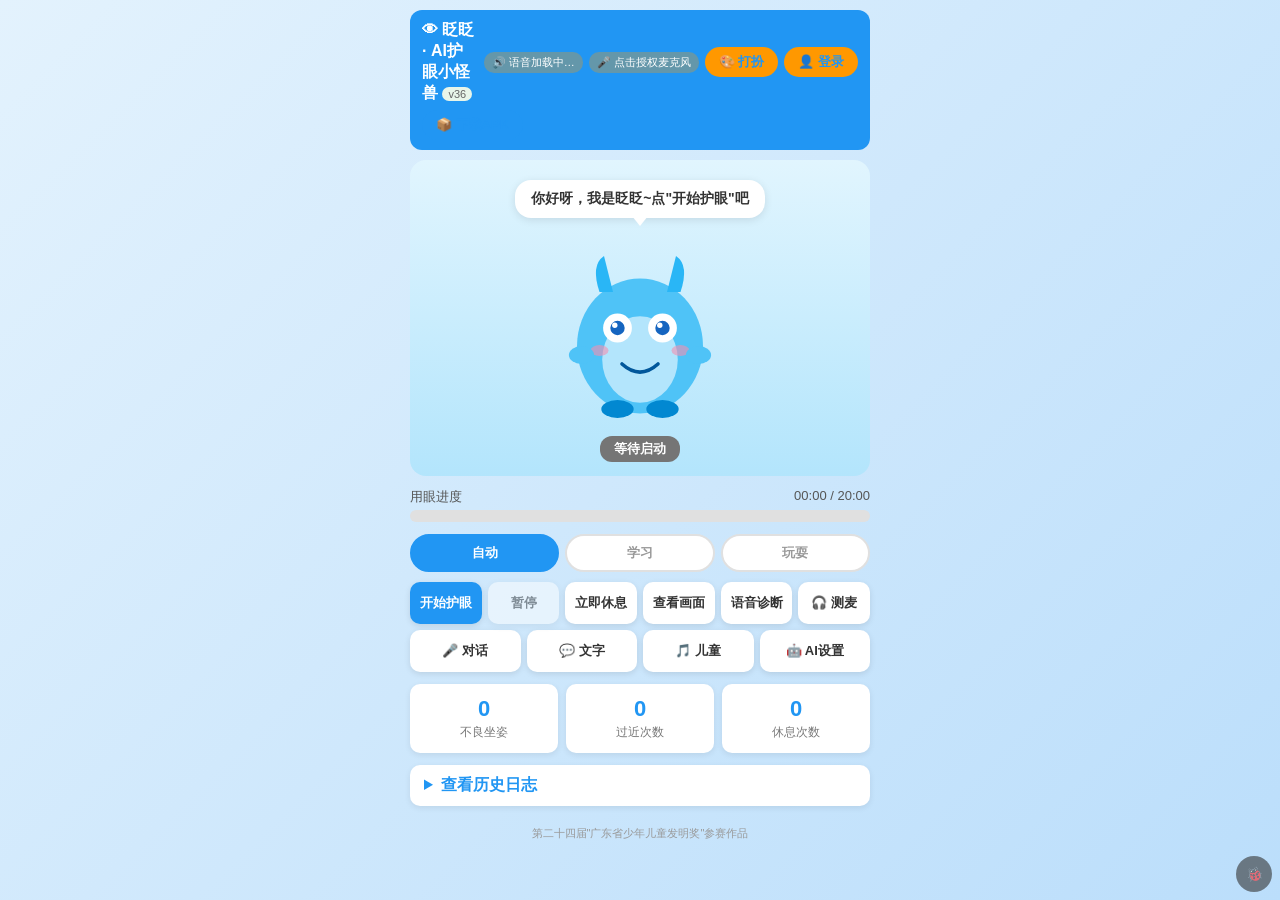
==== index.html @ 018a598e "v37 优先使用系统语音识别" ====
<!DOCTYPE html>
<html lang="zh-CN">
<head>
  <meta charset="UTF-8">
  <meta name="viewport" content="width=device-width, initial-scale=1.0, maximum-scale=1.0, user-scalable=no">
  <meta name="theme-color" content="#2196F3">
  <meta name="referrer" content="no-referrer">
  <title>眨眨 - AI护眼小怪兽</title>
  <link rel="manifest" href="manifest.json">
  <link rel="stylesheet" href="style.css?v=18">
  <link rel="apple-touch-icon" href="icon-192.png">
</head>
<body>
  <div id="app">
    <!-- 顶部状态栏 -->
    <header class="topbar">
      <span class="title">👁 眨眨 · AI护眼小怪兽 <span id="versionTag" style="font-size:11px;color:#666;font-weight:normal;background:#e8f5e9;padding:1px 6px;border-radius:8px;">v37</span></span>
      <div class="voice-status" id="voiceStatus">🔊 语音检测中…</div>
      <div class="voice-status" id="micStatus">🎤 检测中…</div>
      <button id="dressupBtn" class="install-btn" style="background:#FF9800;">🎨 打扮</button>
      <button id="loginBtn" class="install-btn" style="background:#4CAF50;">👤 登录</button>
      <button id="installBtn" class="install-btn" style="display:none;">安装</button>
      <a href="./blinkguard-v4.apk" download="blinkguard-v4.apk" class="install-btn" style="background:#2196F3;text-decoration:none;display:inline-block;">📦 下载APK</a>
    </header>

    <!-- 桌宠区域 -->
    <div class="pet-stage">
      <!-- 气泡提示 -->
      <div id="bubble" class="bubble">
        <span id="bubbleText">你好呀，我是眨眨~</span>
      </div>

      <!-- 卡通眨眨（SVG） -->
      <div id="pet" class="pet" title="点我打个招呼">
        <!-- AI 生成的图片（默认隐藏） -->
        <img id="petImage" src="" alt="眨眨" style="display:none;width:100%;height:100%;object-fit:contain;"/>
        <svg viewBox="0 0 200 220" width="100%" height="100%">
          <!-- 装饰层（皇冠/光环/天线等，由 JS 动态填充） -->
          <g id="decorLayer"></g>
          <!-- 身体 -->
          <ellipse id="body" cx="100" cy="130" rx="70" ry="75" fill="#4FC3F7"/>
          <!-- 肚子 -->
          <ellipse cx="100" cy="145" rx="42" ry="48" fill="#B3E5FC"/>
          <!-- 犄角 -->
          <path d="M55 70 Q45 40 60 30 Q65 50 70 70 Z" fill="#29B6F6"/>
          <path d="M145 70 Q155 40 140 30 Q135 50 130 70 Z" fill="#29B6F6"/>
          <!-- 眼睛 -->
          <g id="eyes">
            <circle class="eye-white" cx="75" cy="110" r="16" fill="#fff"/>
            <circle class="eye-white" cx="125" cy="110" r="16" fill="#fff"/>
            <circle class="eye-pupil" id="pupilL" cx="75" cy="110" r="8" fill="#1565C0"/>
            <circle class="eye-pupil" id="pupilR" cx="125" cy="110" r="8" fill="#1565C0"/>
            <circle class="eye-shine" cx="72" cy="107" r="3" fill="#fff"/>
            <circle class="eye-shine" cx="122" cy="107" r="3" fill="#fff"/>
          </g>
          <!-- 嘴巴 -->
          <path id="mouth" d="M80 150 Q100 168 120 150" fill="none" stroke="#01579B" stroke-width="4" stroke-linecap="round"/>
          <!-- 腮红 -->
          <ellipse cx="55" cy="135" rx="10" ry="6" fill="#F48FB1" opacity="0.6"/>
          <ellipse cx="145" cy="135" rx="10" ry="6" fill="#F48FB1" opacity="0.6"/>
          <!-- 小手 -->
          <ellipse id="handL" cx="35" cy="140" rx="14" ry="10" fill="#4FC3F7"/>
          <ellipse id="handR" cx="165" cy="140" rx="14" ry="10" fill="#4FC3F7"/>
          <!-- 脚 -->
          <ellipse cx="75" cy="200" rx="18" ry="10" fill="#0288D1"/>
          <ellipse cx="125" cy="200" rx="18" ry="10" fill="#0288D1"/>
        </svg>
      </div>

      <!-- 状态标签 -->
      <div id="petStatus" class="pet-status">等待启动</div>
    </div>

    <!-- 用眼进度条 -->
    <div class="progress-wrap">
      <div class="progress-label">
        <span>用眼进度</span>
        <span id="timeText">00:00 / 20:00</span>
      </div>
      <div class="progress-bar">
        <div class="progress-fill" id="progressFill"></div>
      </div>
    </div>

    <!-- 模式切换 -->
    <div class="mode-switch">
      <button id="modeAuto" class="mode-btn active">自动</button>
      <button id="modeLearn" class="mode-btn">学习</button>
      <button id="modePlay" class="mode-btn">玩耍</button>
    </div>

    <!-- 控制按钮 -->
    <div class="controls">
      <button id="startBtn" class="btn btn-primary">开始护眼</button>
      <button id="pauseBtn" class="btn" disabled>暂停</button>
      <button id="restBtn" class="btn">立即休息</button>
      <button id="camBtn" class="btn">查看画面</button>
      <button id="ttsBtn" class="btn">语音诊断</button>
      <button id="micTestBtn" class="btn">🎧 测麦</button>
      <button id="voiceBtn" class="btn">🎤 对话</button>
      <button id="textBtn" class="btn">💬 文字</button>
      <button id="voiceStyleBtn" class="btn">🎵 儿童</button>
      <button id="aiSettingsBtn" class="btn">🤖 AI设置</button>
    </div>

    <!-- 摄像头小窗（默认隐藏） -->
    <div id="camPanel" class="cam-panel" style="display:none;">
      <div class="cam-header">
        <span>摄像头画面</span>
        <button id="closeCam" class="close-btn">×</button>
      </div>
      <div class="cam-wrap">
        <video id="video" playsinline muted></video>
        <canvas id="canvas"></canvas>
        <div id="loading" class="loading">
          <div class="spinner"></div>
          <p>眨眨正在加载AI模型…</p>
        </div>
        <div id="noCamera" class="no-camera" style="display:none;">
          <p>无法访问摄像头</p>
          <p class="hint">请在浏览器设置中允许摄像头权限，并确保使用 HTTPS 访问</p>
        </div>
      </div>
    </div>

    <!-- 会话数据 -->
    <div class="stats">
      <div class="stat-item">
        <div class="stat-num" id="badCount">0</div>
        <div class="stat-label">不良坐姿</div>
      </div>
      <div class="stat-item">
        <div class="stat-num" id="closeCount">0</div>
        <div class="stat-label">过近次数</div>
      </div>
      <div class="stat-item">
        <div class="stat-num" id="restCount">0</div>
        <div class="stat-label">休息次数</div>
      </div>
    </div>

    <!-- 历史日志 -->
    <details class="log-section">
      <summary>查看历史日志</summary>
      <div id="logList"></div>
      <button id="clearLog" class="btn btn-small">清空日志</button>
    </details>

    <footer class="footer">
      第二十四届"广东省少年儿童发明奖"参赛作品
    </footer>
  </div>

  <!-- 眨眨打扮面板 -->
  <div id="dressupPanel" style="display:none;position:fixed;top:0;left:0;right:0;bottom:0;background:rgba(0,0,0,0.85);z-index:9999;overflow:auto;padding:16px;">
    <div style="max-width:480px;margin:0 auto;background:#fff;border-radius:12px;padding:16px;">
      <div style="display:flex;justify-content:space-between;align-items:center;margin-bottom:12px;">
        <span style="font-size:18px;font-weight:bold;">🎨 打扮眨眨</span>
        <button id="dressupCloseBtn" style="background:#f44336;color:#fff;border:none;width:32px;height:32px;border-radius:50%;cursor:pointer;font-size:18px;">×</button>
      </div>

      <p style="font-size:13px;color:#666;margin:0 0 12px;">点下面任意预设一键变身，或用语音说"变成恐龙"、"画一个穿披风的小怪兽"</p>

      <div style="font-size:14px;font-weight:bold;margin-bottom:8px;">预设造型（一键切换）</div>
      <div id="presetGrid" style="display:grid;grid-template-columns:repeat(3,1fr);gap:8px;margin-bottom:16px;"></div>

      <div style="font-size:14px;font-weight:bold;margin-bottom:8px;">自定义颜色</div>
      <div style="display:flex;gap:8px;margin-bottom:16px;flex-wrap:wrap;">
        <label style="font-size:12px;">身体 <input type="color" id="bodyColor" value="#4FC3F7" style="width:50px;height:32px;"/></label>
        <label style="font-size:12px;">肚子 <input type="color" id="bellyColor" value="#B3E5FC" style="width:50px;height:32px;"/></label>
        <label style="font-size:12px;">犄角 <input type="color" id="hornColor" value="#29B6F6" style="width:50px;height:32px;"/></label>
        <button id="applyCustomBtn" style="flex:1;min-width:80px;background:#2196F3;color:#fff;border:none;border-radius:4px;padding:8px;cursor:pointer;">应用</button>
      </div>

      <div style="font-size:14px;font-weight:bold;margin-bottom:8px;">装饰元素</div>
      <div id="decorBtns" style="display:flex;gap:6px;flex-wrap:wrap;margin-bottom:16px;"></div>

      <div style="font-size:14px;font-weight:bold;margin-bottom:8px;">AI 画图（可选）</div>
      <p style="font-size:12px;color:#666;margin:0 0 8px;">填入豆包/Seedream 文生图 API Key 后，说"画一个 X 的眨眨"会用 AI 真画出图</p>
      <input type="password" id="imgKeyInput" placeholder="图片生成 API Key（可选）" style="width:100%;padding:8px;margin-bottom:8px;border:1px solid #ccc;border-radius:4px;"/>
      <button id="saveImgKeyBtn" style="width:100%;background:#FF9800;color:#fff;border:none;border-radius:4px;padding:10px;cursor:pointer;">保存图片 API Key</button>

      <button id="resetPetBtn" style="width:100%;margin-top:12px;background:#9e9e9e;color:#fff;border:none;border-radius:4px;padding:10px;cursor:pointer;">恢复默认眨眨</button>
    </div>
  </div>

  <!-- 调试日志面板 -->
  <button id="debugBtn" style="position:fixed;bottom:8px;right:8px;z-index:9999;background:#333;color:#0f0;border:none;border-radius:50%;width:36px;height:36px;font-size:14px;cursor:pointer;opacity:0.6;">🐞</button>
  <div id="debugPanel" style="display:none;position:fixed;top:0;left:0;right:0;bottom:0;background:rgba(0,0,0,0.92);z-index:10000;overflow:auto;padding:12px;font-family:monospace;font-size:11px;color:#0f0;">
    <div style="display:flex;justify-content:space-between;align-items:center;margin-bottom:8px;">
      <span style="color:#ff0;">🐞 调试日志（语音识别相关）</span>
      <div>
        <button id="debugClearBtn" style="background:#555;color:#fff;border:none;padding:4px 8px;border-radius:4px;margin-right:4px;cursor:pointer;">清空</button>
        <button id="debugCloseBtn" style="background:#555;color:#fff;border:none;padding:4px 8px;border-radius:4px;cursor:pointer;">关闭</button>
      </div>
    </div>
    <div id="debugLog" style="white-space:pre-wrap;word-break:break-all;line-height:1.5;"></div>
  </div>

  <!-- 远程调试日志：日志通过 Supabase logs 表存储（替代 console.re，因 console.re 不支持公共服务器） -->
  <!-- Supabase 客户端 SDK：多 CDN 备用，jsdelivr 失败时自动切换 -->
  <script>
    (function loadSupabaseSDK() {
      var cdns = [
        'https://cdn.jsdelivr.net/npm/@supabase/supabase-js@2',
        'https://unpkg.com/@supabase/supabase-js@2',
        'https://cdn.staticfile.net/@supabase/supabase-js@2'
      ];
      var idx = 0;
      function tryNext() {
        if (idx >= cdns.length) { console.warn('[Auth] 所有 Supabase CDN 都加载失败'); return; }
        var s = document.createElement('script');
        s.src = cdns[idx++];
        s.async = true;
        s.onload = function() { console.log('[Auth] Supabase SDK 加载成功'); };
        s.onerror = function() { console.warn('[Auth] Supabase SDK 加载失败，尝试下一个 CDN'); tryNext(); };
        document.head.appendChild(s);
      }
      tryNext();
    })();
  </script>
  <!-- MediaPipe Pose 改为按需懒加载（在 app.js 的 initPose() 中动态加载），不再阻塞首屏 -->
  <script src="app.js?v=35"></script>
</body>
</html>
---- style.css ----
* { box-sizing: border-box; margin: 0; padding: 0; }

body {
  font-family: -apple-system, BlinkMacSystemFont, 'PingFang SC', 'Microsoft YaHei', sans-serif;
  background: linear-gradient(135deg, #e3f2fd 0%, #bbdefb 100%);
  color: #333;
  min-height: 100vh;
  overflow-x: hidden;
}

#app {
  max-width: 480px;
  margin: 0 auto;
  padding: 10px;
}

.topbar {
  display: flex;
  justify-content: space-between;
  align-items: center;
  gap: 6px;
  padding: 10px 12px;
  background: #2196F3;
  color: #fff;
  border-radius: 12px;
  margin-bottom: 10px;
  flex-wrap: wrap;
}
.topbar .title { font-size: 16px; font-weight: bold; flex: 1; min-width: 0; }
.voice-status {
  font-size: 11px;
  background: rgba(255,255,255,0.2);
  padding: 3px 8px;
  border-radius: 10px;
  white-space: nowrap;
}
.voice-status.ok { background: rgba(76,175,80,0.3); }
.voice-status.warn { background: rgba(255,152,0,0.3); }
.voice-status.bad { background: rgba(244,67,54,0.4); }
.install-btn {
  background: #fff;
  color: #2196F3;
  border: none;
  padding: 6px 14px;
  border-radius: 16px;
  font-weight: bold;
  font-size: 13px;
  cursor: pointer;
}

/* ============ 桌宠区域 ============ */
.pet-stage {
  position: relative;
  background: linear-gradient(180deg, #e1f5fe 0%, #b3e5fc 100%);
  border-radius: 16px;
  padding: 20px 10px 14px;
  margin-bottom: 12px;
  text-align: center;
  overflow: hidden;
}

/* 气泡 */
.bubble {
  display: inline-block;
  position: relative;
  background: #fff;
  border-radius: 16px;
  padding: 10px 16px;
  font-size: 14px;
  font-weight: bold;
  color: #333;
  max-width: 85%;
  box-shadow: 0 2px 8px rgba(0,0,0,0.1);
  margin-bottom: 10px;
  animation: bubblePop 0.3s ease;
}
.bubble::after {
  content: '';
  position: absolute;
  bottom: -8px;
  left: 50%;
  transform: translateX(-50%);
  border-left: 8px solid transparent;
  border-right: 8px solid transparent;
  border-top: 10px solid #fff;
}
@keyframes bubblePop {
  0% { transform: scale(0.8); opacity: 0; }
  100% { transform: scale(1); opacity: 1; }
}

/* 眨眨本体 */
.pet {
  width: 180px;
  height: 200px;
  margin: 0 auto;
  cursor: pointer;
  transition: transform 0.2s;
  animation: float 3s ease-in-out infinite;
}
.pet:active { transform: scale(0.95); }
@keyframes float {
  0%, 100% { transform: translateY(0); }
  50% { transform: translateY(-8px); }
}

/* 眨眼动画 */
.eye-pupil { transition: all 0.15s; }
.pet.blink .eye-pupil { transform: scaleY(0.1); transform-origin: center; }

/* 状态颜色 - 通过 body class 控制 */
body.state-green .pet-status { background: #4CAF50; }
body.state-orange .pet-status { background: #FF9800; }
body.state-red .pet-status { background: #F44336; }
body.state-gray .pet-status { background: #757575; }

.pet-status {
  display: inline-block;
  margin-top: 8px;
  padding: 4px 14px;
  border-radius: 12px;
  color: #fff;
  font-size: 13px;
  font-weight: bold;
}

/* 表情：开心（绿色） */
body.state-green #mouth { d: path("M80 148 Q100 172 120 148"); }
body.state-green #body { fill: #81C784; }
body.state-green #handL, body.state-green #handR { fill: #81C784; }

/* 表情：担心（橙色） */
body.state-orange #mouth { d: path("M80 158 Q100 145 120 158"); }
body.state-orange #body { fill: #FFB74D; }
body.state-orange #handL, body.state-orange #handR { fill: #FFB74D; }
body.state-orange .pet { animation: shake 0.5s ease-in-out infinite; }
@keyframes shake {
  0%, 100% { transform: rotate(0deg); }
  25% { transform: rotate(-3deg); }
  75% { transform: rotate(3deg); }
}

/* 表情：惊讶/过近（红色） */
body.state-red #mouth { d: path("M92 150 Q100 168 108 150"); }
body.state-red #body { fill: #E57373; }
body.state-red #handL, body.state-red #handR { fill: #E57373; }
body.state-red .pet { animation: jump 0.4s ease-in-out infinite; }
@keyframes jump {
  0%, 100% { transform: translateY(0) scale(1); }
  50% { transform: translateY(-15px) scale(1.05); }
}

/* 休息（闭眼 Zzz） */
body.state-rest .eye-pupil { opacity: 0; }
body.state-rest .eye-white { fill: #E0E0E0; }
body.state-rest #mouth { d: path("M88 152 Q100 160 112 152"); }

/* ============ 进度条 ============ */
.progress-wrap { margin-bottom: 12px; }
.progress-label {
  display: flex; justify-content: space-between;
  font-size: 13px; margin-bottom: 4px; color: #555;
}
.progress-bar {
  height: 12px; background: #e0e0e0; border-radius: 6px; overflow: hidden;
}
.progress-fill {
  height: 100%; width: 0;
  background: #4CAF50;
  transition: width 0.3s, background 0.3s;
}

/* ============ 模式切换 ============ */
.mode-switch {
  display: flex; gap: 6px; margin-bottom: 10px;
}
.mode-btn {
  flex: 1;
  padding: 8px 4px;
  border: 2px solid #e0e0e0; border-radius: 20px;
  font-size: 13px; font-weight: bold;
  cursor: pointer;
  background: #fff;
  color: #999;
  transition: all 0.2s;
}
.mode-btn.active {
  background: #2196F3;
  color: #fff;
  border-color: #2196F3;
}

/* ============ 控制按钮 ============ */
.controls {
  display: flex; gap: 6px; margin-bottom: 12px; flex-wrap: wrap;
}
.btn {
  flex: 1; min-width: 70px;
  padding: 12px 8px;
  border: none; border-radius: 10px;
  font-size: 13px; font-weight: bold;
  cursor: pointer;
  background: #fff;
  color: #333;
  box-shadow: 0 2px 6px rgba(0,0,0,0.1);
}
.btn:disabled { opacity: 0.5; cursor: not-allowed; }
.btn-primary { background: #2196F3; color: #fff; }
.btn-small { flex: none; padding: 6px 14px; font-size: 12px; }

/* ============ 摄像头小窗 ============ */
.cam-panel {
  background: #fff;
  border-radius: 12px;
  overflow: hidden;
  margin-bottom: 12px;
  box-shadow: 0 2px 8px rgba(0,0,0,0.1);
}
.cam-header {
  display: flex; justify-content: space-between; align-items: center;
  padding: 8px 12px; background: #2196F3; color: #fff; font-weight: bold;
}
.close-btn {
  background: none; border: none; color: #fff;
  font-size: 22px; cursor: pointer; line-height: 1;
}
.cam-wrap {
  position: relative;
  width: 100%;
  aspect-ratio: 4 / 3;
  background: #000;
}
#video, #canvas {
  position: absolute; top: 0; left: 0;
  width: 100%; height: 100%; object-fit: cover;
}
#video { opacity: 0; }

.loading, .no-camera {
  position: absolute; inset: 0;
  background: rgba(0,0,0,0.8); color: #fff;
  display: flex; flex-direction: column;
  align-items: center; justify-content: center;
  text-align: center; padding: 20px;
}
.spinner {
  width: 40px; height: 40px;
  border: 4px solid rgba(255,255,255,0.3);
  border-top-color: #fff;
  border-radius: 50%;
  animation: spin 1s linear infinite;
  margin-bottom: 12px;
}
@keyframes spin { to { transform: rotate(360deg); } }
.no-camera .hint { font-size: 13px; opacity: 0.8; margin-top: 8px; }

/* ============ 统计 ============ */
.stats {
  display: flex; gap: 8px; margin-bottom: 12px;
}
.stat-item {
  flex: 1;
  background: #fff;
  border-radius: 10px;
  padding: 12px 4px;
  text-align: center;
  box-shadow: 0 2px 6px rgba(0,0,0,0.08);
}
.stat-num { font-size: 22px; font-weight: bold; color: #2196F3; }
.stat-label { font-size: 12px; color: #777; margin-top: 2px; }

/* ============ 日志 ============ */
.log-section {
  background: #fff;
  border-radius: 10px;
  padding: 10px 14px;
  margin-bottom: 10px;
  box-shadow: 0 2px 6px rgba(0,0,0,0.08);
}
.log-section summary {
  font-weight: bold; cursor: pointer; color: #2196F3;
}
.log-item {
  display: flex; flex-wrap: wrap; gap: 8px;
  padding: 8px 0; border-bottom: 1px solid #eee;
  font-size: 12px; color: #555;
}
.log-time { color: #999; width: 100%; }
.empty { text-align: center; color: #aaa; padding: 12px; }

.footer {
  text-align: center; font-size: 11px; color: #999;
  padding: 10px;
}

/* 文字输入面板 */
.text-input-panel {
  position: fixed; inset: 0;
  background: rgba(0,0,0,0.6);
  display: flex; align-items: center; justify-content: center;
  z-index: 9999;
}
.text-input-box {
  background: #fff; border-radius: 16px;
  padding: 20px; width: 85%; max-width: 320px;
  box-shadow: 0 8px 32px rgba(0,0,0,0.3);
}
.text-input-title {
  font-size: 16px; font-weight: bold; color: #2196F3;
  margin-bottom: 12px; text-align: center;
}
#textCommandInput {
  width: 100%; padding: 10px 12px;
  border: 2px solid #e0e0e0; border-radius: 8px;
  font-size: 15px; outline: none;
  box-sizing: border-box;
}
#textCommandInput:focus { border-color: #2196F3; }
.text-input-btns {
  display: flex; gap: 10px; margin-top: 12px;
}
.text-input-btns .btn { flex: 1; margin: 0; }

/* 声音风格选择面板 */
.style-grid {
  display: grid;
  grid-template-columns: 1fr 1fr;
  gap: 8px;
  margin-bottom: 12px;
}
.style-btn {
  padding: 10px 6px;
  font-size: 14px;
  border: 2px solid #e0e0e0;
  background: #f5f5f5;
  border-radius: 8px;
  cursor: pointer;
  transition: all 0.2s;
}
.style-btn.active {
  border-color: #2196F3;
  background: #E3F2FD;
  color: #1976D2;
  font-weight: bold;
}
.style-btn:active { transform: scale(0.96); }
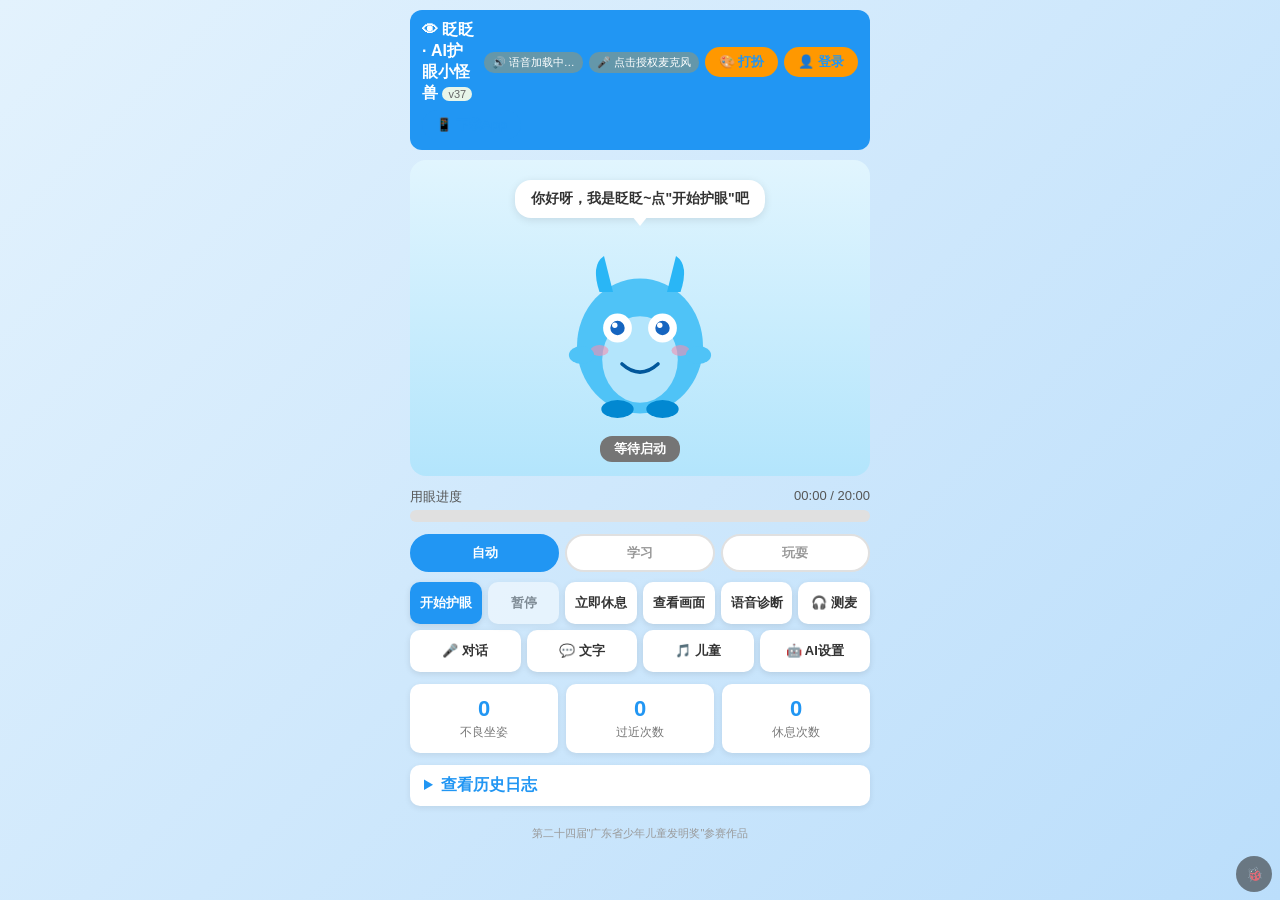
==== commit 712f957a: "v38 多平台下载" ====
--- a/index.html
+++ b/index.html
@@ -14,14 +14,27 @@
   <div id="app">
     <!-- 顶部状态栏 -->
     <header class="topbar">
-      <span class="title">👁 眨眨 · AI护眼小怪兽 <span id="versionTag" style="font-size:11px;color:#666;font-weight:normal;background:#e8f5e9;padding:1px 6px;border-radius:8px;">v37</span></span>
+      <span class="title">👁 眨眨 · AI护眼小怪兽 <span id="versionTag" style="font-size:11px;color:#666;font-weight:normal;background:#e8f5e9;padding:1px 6px;border-radius:8px;">v38</span></span>
       <div class="voice-status" id="voiceStatus">🔊 语音检测中…</div>
       <div class="voice-status" id="micStatus">🎤 检测中…</div>
       <button id="dressupBtn" class="install-btn" style="background:#FF9800;">🎨 打扮</button>
       <button id="loginBtn" class="install-btn" style="background:#4CAF50;">👤 登录</button>
       <button id="installBtn" class="install-btn" style="display:none;">安装</button>
-      <a href="./blinkguard-v4.apk" download="blinkguard-v4.apk" class="install-btn" style="background:#2196F3;text-decoration:none;display:inline-block;">📦 下载APK</a>
+      <button id="downloadAppBtn" class="install-btn" style="background:#2196F3;">📱 下载App</button>
     </header>
+
+    <!-- 多平台下载面板 -->
+    <div id="downloadModal" class="modal-overlay" style="display:none;position:fixed;inset:0;background:rgba(0,0,0,0.5);z-index:9999;align-items:center;justify-content:center;padding:20px;">
+      <div class="modal-content" style="background:#fff;border-radius:16px;padding:24px;max-width:400px;width:100%;box-shadow:0 8px 32px rgba(0,0,0,0.2);">
+        <div style="display:flex;justify-content:space-between;align-items:center;margin-bottom:16px;">
+          <h3 style="margin:0;font-size:18px;color:#333;">📱 下载眨眨护眼</h3>
+          <button id="closeDownloadModal" style="background:none;border:none;font-size:24px;cursor:pointer;color:#999;">×</button>
+        </div>
+        <div id="detectedPlatform" style="background:#e8f5e9;padding:10px 14px;border-radius:8px;margin-bottom:16px;font-size:14px;color:#2e7d32;"></div>
+        <div id="downloadOptions" style="display:flex;flex-direction:column;gap:12px;"></div>
+        <p style="font-size:12px;color:#999;margin-top:16px;text-align:center;">AI功能需联网，界面资源完全本地运行</p>
+      </div>
+    </div>
 
     <!-- 桌宠区域 -->
     <div class="pet-stage">
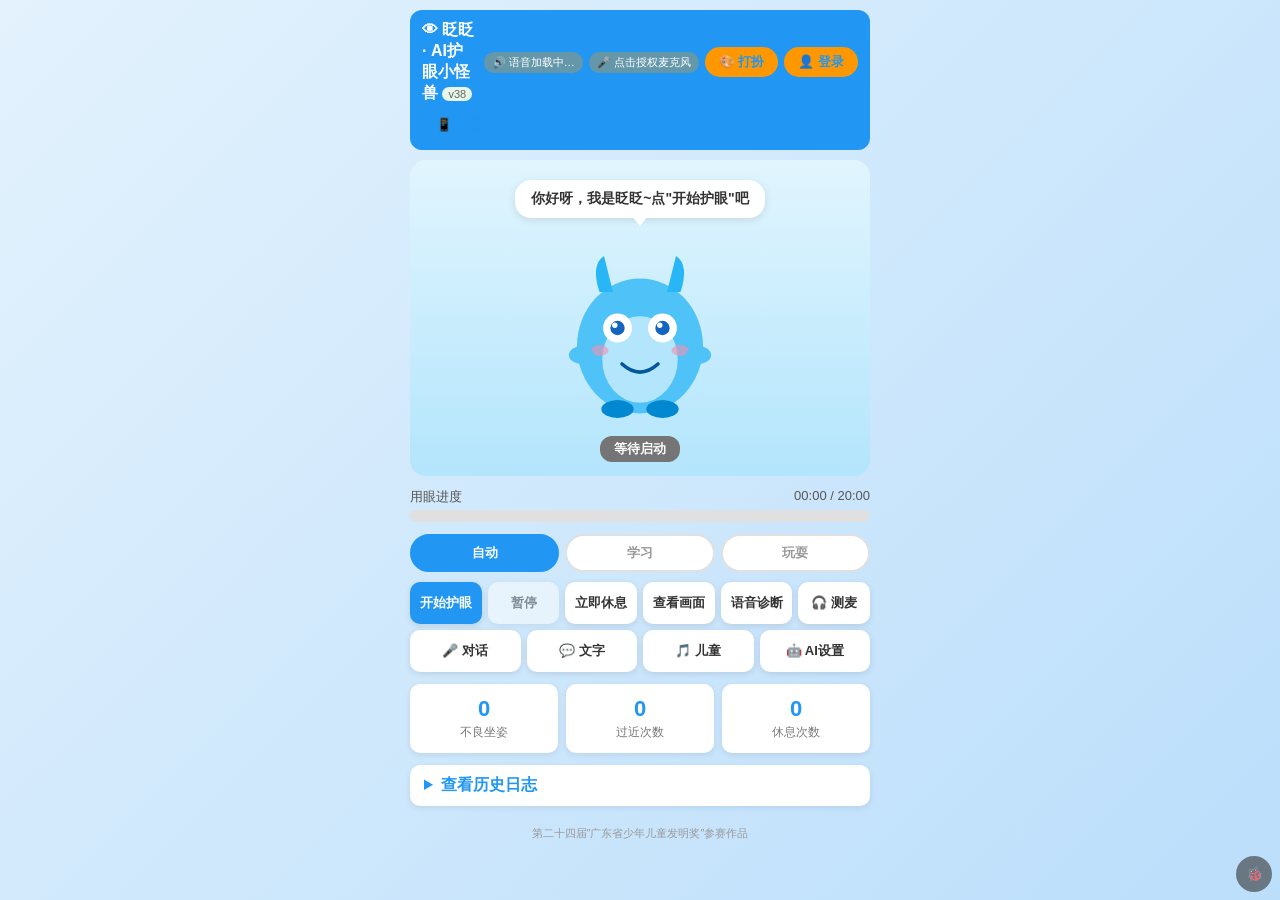
==== commit 0489c185: "v39 真正的Android原生APK" ====
--- a/index.html
+++ b/index.html
@@ -14,7 +14,7 @@
   <div id="app">
     <!-- 顶部状态栏 -->
     <header class="topbar">
-      <span class="title">👁 眨眨 · AI护眼小怪兽 <span id="versionTag" style="font-size:11px;color:#666;font-weight:normal;background:#e8f5e9;padding:1px 6px;border-radius:8px;">v38</span></span>
+      <span class="title">👁 眨眨 · AI护眼小怪兽 <span id="versionTag" style="font-size:11px;color:#666;font-weight:normal;background:#e8f5e9;padding:1px 6px;border-radius:8px;">v39</span></span>
       <div class="voice-status" id="voiceStatus">🔊 语音检测中…</div>
       <div class="voice-status" id="micStatus">🎤 检测中…</div>
       <button id="dressupBtn" class="install-btn" style="background:#FF9800;">🎨 打扮</button>
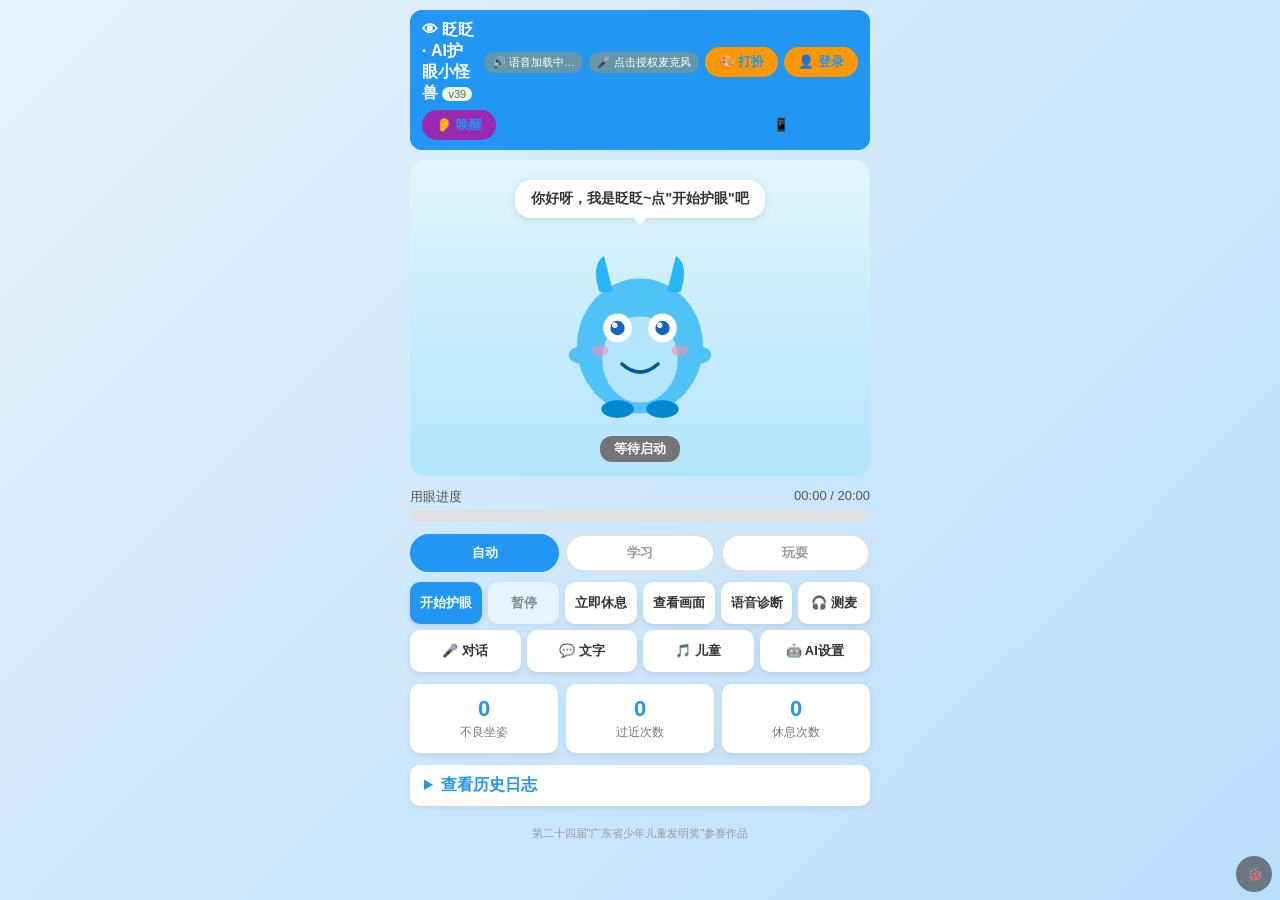
==== commit f20ed0bc: "v41 唤醒词功能: 集成讯飞在线语音识别, 新增眨眨唤醒词监听" ====
--- a/index.html
+++ b/index.html
@@ -7,19 +7,20 @@
   <meta name="referrer" content="no-referrer">
   <title>眨眨 - AI护眼小怪兽</title>
   <link rel="manifest" href="manifest.json">
-  <link rel="stylesheet" href="style.css?v=18">
+  <link rel="stylesheet" href="style.css?v=41">
   <link rel="apple-touch-icon" href="icon-192.png">
 </head>
 <body>
   <div id="app">
     <!-- 顶部状态栏 -->
     <header class="topbar">
-      <span class="title">👁 眨眨 · AI护眼小怪兽 <span id="versionTag" style="font-size:11px;color:#666;font-weight:normal;background:#e8f5e9;padding:1px 6px;border-radius:8px;">v39</span></span>
+      <span class="title">👁 眨眨 · AI护眼小怪兽 <span id="versionTag" style="font-size:11px;color:#666;font-weight:normal;background:#e8f5e9;padding:1px 6px;border-radius:8px;">v41</span></span>
       <div class="voice-status" id="voiceStatus">🔊 语音检测中…</div>
       <div class="voice-status" id="micStatus">🎤 检测中…</div>
       <button id="dressupBtn" class="install-btn" style="background:#FF9800;">🎨 打扮</button>
       <button id="loginBtn" class="install-btn" style="background:#4CAF50;">👤 登录</button>
       <button id="installBtn" class="install-btn" style="display:none;">安装</button>
+      <button id="wakeWordBtn" class="install-btn" style="background:#9C27B0;">👂 唤醒</button>
       <button id="downloadAppBtn" class="install-btn" style="background:#2196F3;">📱 下载App</button>
     </header>
 
@@ -32,7 +33,7 @@
         </div>
         <div id="detectedPlatform" style="background:#e8f5e9;padding:10px 14px;border-radius:8px;margin-bottom:16px;font-size:14px;color:#2e7d32;"></div>
         <div id="downloadOptions" style="display:flex;flex-direction:column;gap:12px;"></div>
-        <p style="font-size:12px;color:#999;margin-top:16px;text-align:center;">AI功能需联网，界面资源完全本地运行</p>
+        <p style="font-size:12px;color:#999;margin-top:16px;text-align:center;">Android 可直接装 APK；鸿蒙/iOS 是工程源码，需在电脑上用 DevEco Studio / Xcode 编译后安装</p>
       </div>
     </div>
 
@@ -233,6 +234,23 @@
     })();
   </script>
   <!-- MediaPipe Pose 改为按需懒加载（在 app.js 的 initPose() 中动态加载），不再阻塞首屏 -->
-  <script src="app.js?v=35"></script>
+  <script>
+    // 强制刷新 Service Worker：检测到旧版本立即卸载并重载
+    if ('serviceWorker' in navigator) {
+      navigator.serviceWorker.getRegistration().then(function(reg) {
+        if (!reg) return;
+        // 触发更新检查
+        reg.update();
+        // 监听新 SW 接管，自动刷新一次
+        var refreshed = false;
+        navigator.serviceWorker.addEventListener('controllerchange', function() {
+          if (refreshed) return;
+          refreshed = true;
+          window.location.reload();
+        });
+      }).catch(function(){});
+    }
+  </script>
+  <script src="app.js?v=41"></script>
 </body>
 </html>
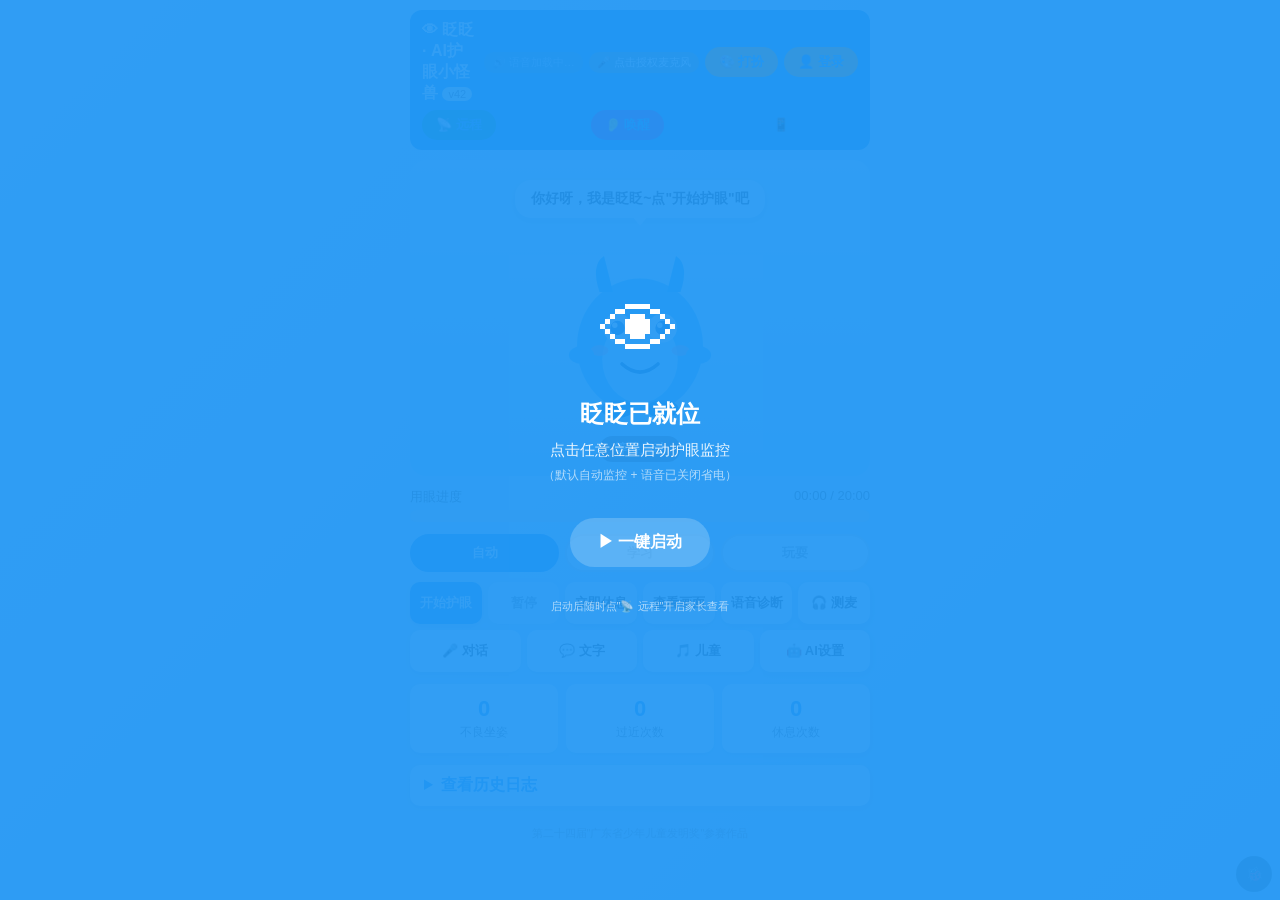
==== commit 9a329dd8: "v42 自动监控+远程查看: 默认关闭语音省电, 一键自动启动, 新增 PeerJS 远程查看配对码, 专注度1小时统计, remote.html 家长端" ====
--- a/index.html
+++ b/index.html
@@ -7,14 +7,14 @@
   <meta name="referrer" content="no-referrer">
   <title>眨眨 - AI护眼小怪兽</title>
   <link rel="manifest" href="manifest.json">
-  <link rel="stylesheet" href="style.css?v=41">
+  <link rel="stylesheet" href="style.css?v=42">
   <link rel="apple-touch-icon" href="icon-192.png">
 </head>
 <body>
   <div id="app">
     <!-- 顶部状态栏 -->
     <header class="topbar">
-      <span class="title">👁 眨眨 · AI护眼小怪兽 <span id="versionTag" style="font-size:11px;color:#666;font-weight:normal;background:#e8f5e9;padding:1px 6px;border-radius:8px;">v41</span></span>
+      <span class="title">👁 眨眨 · AI护眼小怪兽 <span id="versionTag" style="font-size:11px;color:#666;font-weight:normal;background:#e8f5e9;padding:1px 6px;border-radius:8px;">v42</span></span>
       <div class="voice-status" id="voiceStatus">🔊 语音检测中…</div>
       <div class="voice-status" id="micStatus">🎤 检测中…</div>
       <button id="dressupBtn" class="install-btn" style="background:#FF9800;">🎨 打扮</button>
@@ -251,6 +251,6 @@
       }).catch(function(){});
     }
   </script>
-  <script src="app.js?v=41"></script>
+  <script src="app.js?v=42"></script>
 </body>
 </html>
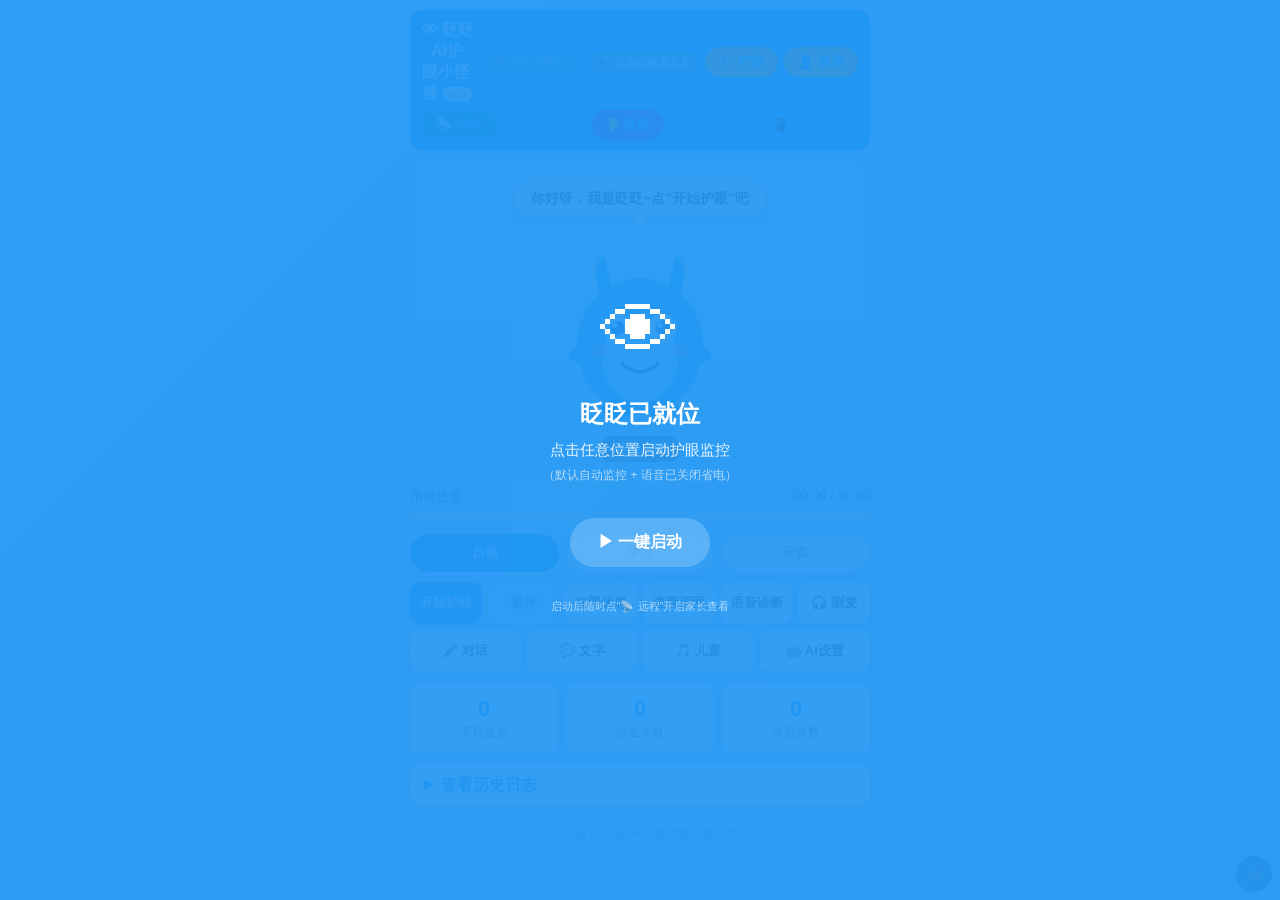
==== commit 4759eb37: "v43 上传Android原生APK下载包: blinkguard-android.apk(本地资源原生WebView应用,非跳转), 修复下载链接指向真实文件" ====
--- a/index.html
+++ b/index.html
@@ -7,14 +7,14 @@
   <meta name="referrer" content="no-referrer">
   <title>眨眨 - AI护眼小怪兽</title>
   <link rel="manifest" href="manifest.json">
-  <link rel="stylesheet" href="style.css?v=42">
+  <link rel="stylesheet" href="style.css?v=43">
   <link rel="apple-touch-icon" href="icon-192.png">
 </head>
 <body>
   <div id="app">
     <!-- 顶部状态栏 -->
     <header class="topbar">
-      <span class="title">👁 眨眨 · AI护眼小怪兽 <span id="versionTag" style="font-size:11px;color:#666;font-weight:normal;background:#e8f5e9;padding:1px 6px;border-radius:8px;">v42</span></span>
+      <span class="title">👁 眨眨 · AI护眼小怪兽 <span id="versionTag" style="font-size:11px;color:#666;font-weight:normal;background:#e8f5e9;padding:1px 6px;border-radius:8px;">v43</span></span>
       <div class="voice-status" id="voiceStatus">🔊 语音检测中…</div>
       <div class="voice-status" id="micStatus">🎤 检测中…</div>
       <button id="dressupBtn" class="install-btn" style="background:#FF9800;">🎨 打扮</button>
@@ -251,6 +251,6 @@
       }).catch(function(){});
     }
   </script>
-  <script src="app.js?v=42"></script>
+  <script src="app.js?v=43"></script>
 </body>
 </html>
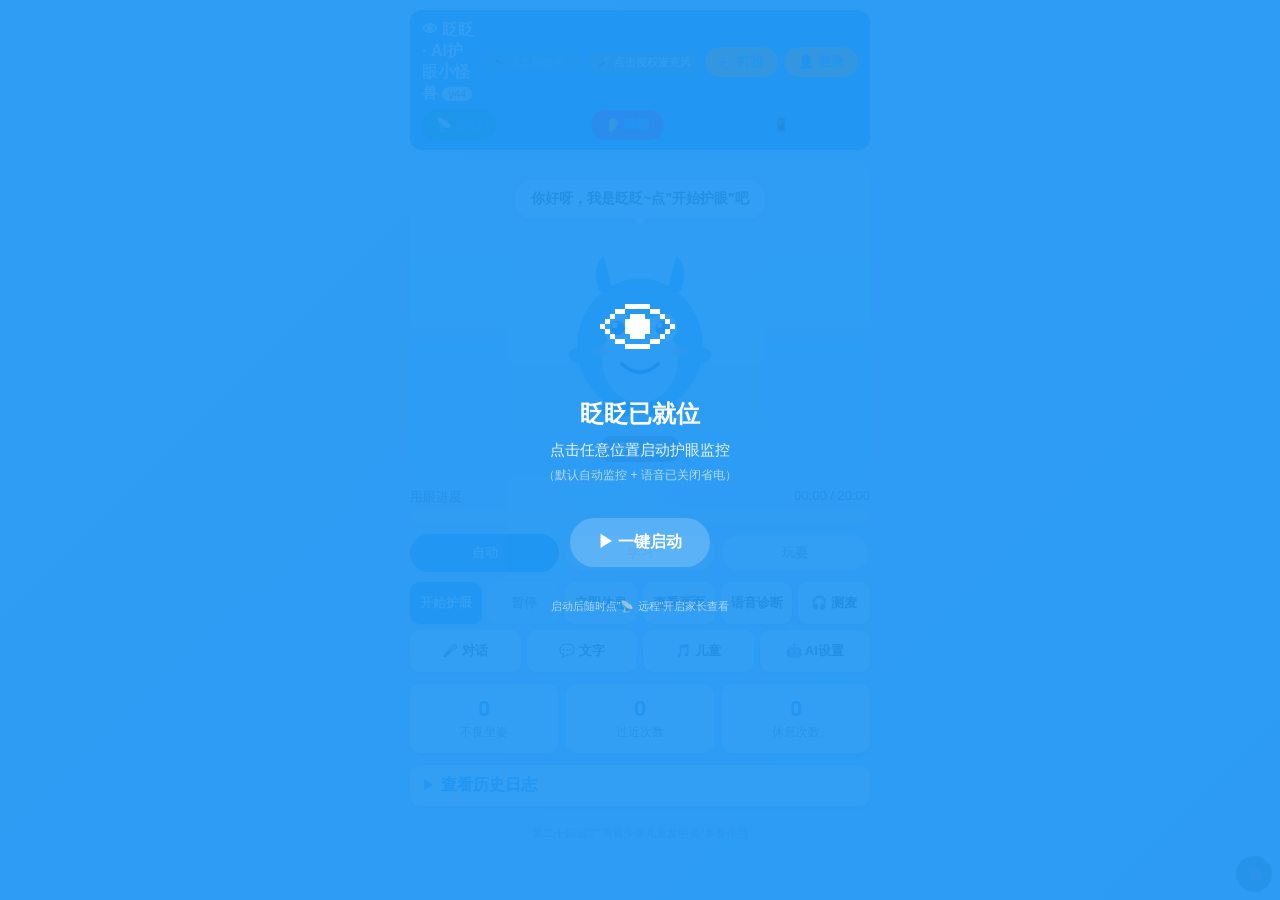
==== commit 6213c9d3: "v44 下载面板新增TRAE安卓版入口: appmarket://details?id=com.bytedance.trae.cn (外部链接不加download属性)" ====
--- a/index.html
+++ b/index.html
@@ -7,14 +7,14 @@
   <meta name="referrer" content="no-referrer">
   <title>眨眨 - AI护眼小怪兽</title>
   <link rel="manifest" href="manifest.json">
-  <link rel="stylesheet" href="style.css?v=43">
+  <link rel="stylesheet" href="style.css?v=44">
   <link rel="apple-touch-icon" href="icon-192.png">
 </head>
 <body>
   <div id="app">
     <!-- 顶部状态栏 -->
     <header class="topbar">
-      <span class="title">👁 眨眨 · AI护眼小怪兽 <span id="versionTag" style="font-size:11px;color:#666;font-weight:normal;background:#e8f5e9;padding:1px 6px;border-radius:8px;">v43</span></span>
+      <span class="title">👁 眨眨 · AI护眼小怪兽 <span id="versionTag" style="font-size:11px;color:#666;font-weight:normal;background:#e8f5e9;padding:1px 6px;border-radius:8px;">v44</span></span>
       <div class="voice-status" id="voiceStatus">🔊 语音检测中…</div>
       <div class="voice-status" id="micStatus">🎤 检测中…</div>
       <button id="dressupBtn" class="install-btn" style="background:#FF9800;">🎨 打扮</button>
@@ -251,6 +251,6 @@
       }).catch(function(){});
     }
   </script>
-  <script src="app.js?v=43"></script>
+  <script src="app.js?v=44"></script>
 </body>
 </html>
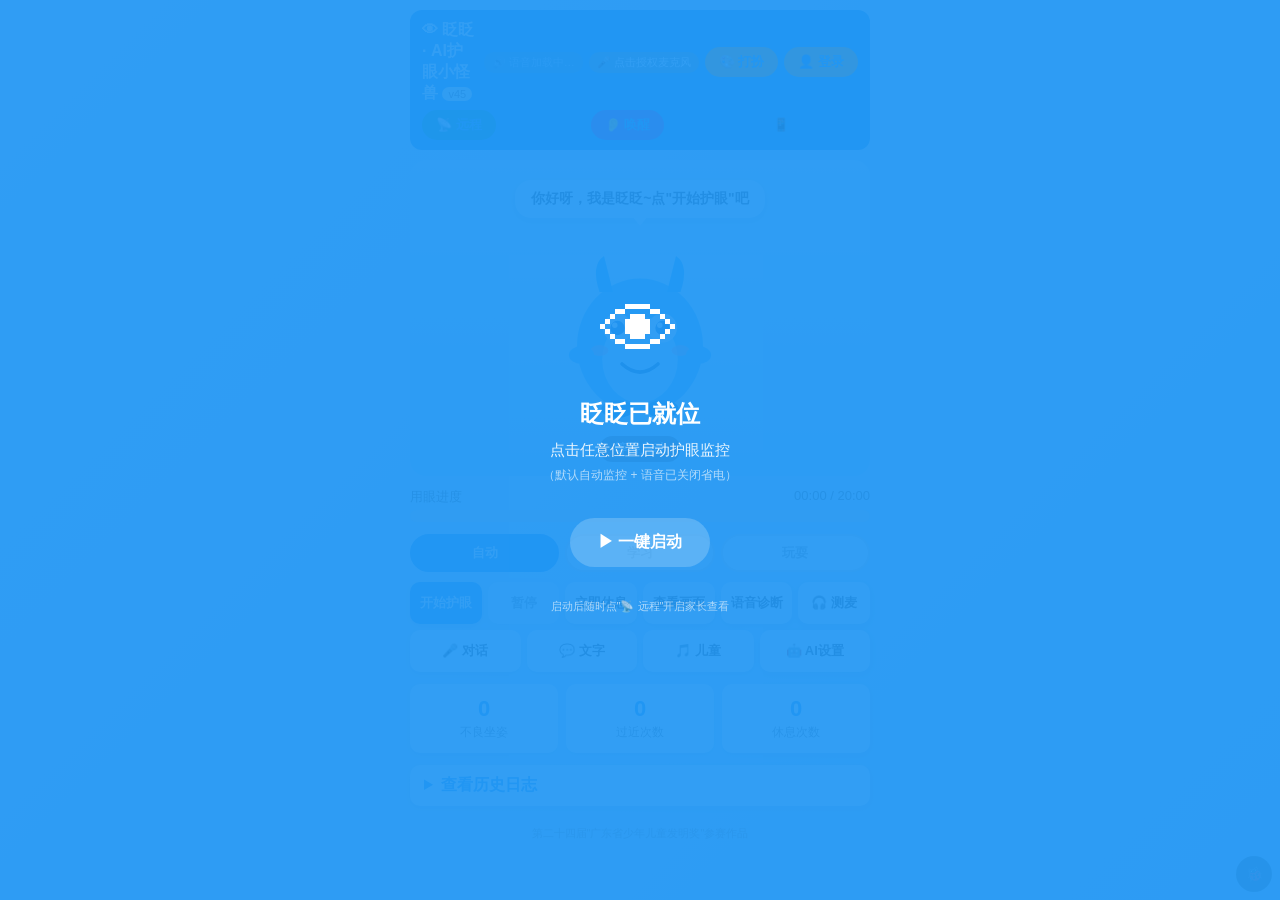
==== commit 27d55bb5: "v45 老旧浏览器兼容: Chrome30/Android4.4等不支持现代JS时, 显示降级页面引导下载APK" ====
--- a/index.html
+++ b/index.html
@@ -7,14 +7,14 @@
   <meta name="referrer" content="no-referrer">
   <title>眨眨 - AI护眼小怪兽</title>
   <link rel="manifest" href="manifest.json">
-  <link rel="stylesheet" href="style.css?v=44">
+  <link rel="stylesheet" href="style.css?v=45">
   <link rel="apple-touch-icon" href="icon-192.png">
 </head>
 <body>
   <div id="app">
     <!-- 顶部状态栏 -->
     <header class="topbar">
-      <span class="title">👁 眨眨 · AI护眼小怪兽 <span id="versionTag" style="font-size:11px;color:#666;font-weight:normal;background:#e8f5e9;padding:1px 6px;border-radius:8px;">v44</span></span>
+      <span class="title">👁 眨眨 · AI护眼小怪兽 <span id="versionTag" style="font-size:11px;color:#666;font-weight:normal;background:#e8f5e9;padding:1px 6px;border-radius:8px;">v45</span></span>
       <div class="voice-status" id="voiceStatus">🔊 语音检测中…</div>
       <div class="voice-status" id="micStatus">🎤 检测中…</div>
       <button id="dressupBtn" class="install-btn" style="background:#FF9800;">🎨 打扮</button>
@@ -251,6 +251,45 @@
       }).catch(function(){});
     }
   </script>
-  <script src="app.js?v=44"></script>
+  <!-- 老旧浏览器兼容检测：Chrome30/Android4.4 等不支持现代JS，直接提示下载APK -->
+  <script>
+  (function(){
+    function supportsModernJS(){
+      try { new Function('const a=1;'); } catch(e){ return false; }
+      try { new Function('var f=(x)=>x;'); } catch(e){ return false; }
+      try { new Function('async function f(){}'); } catch(e){ return false; }
+      if (typeof Promise === 'undefined') return false;
+      return true;
+    }
+    if (!supportsModernJS()) {
+      // 清除页面内容，显示降级提示
+      document.documentElement.innerHTML =
+        '<head><meta charset="UTF-8"><meta name="viewport" content="width=device-width,initial-scale=1">' +
+        '<title>眨眨 - 请下载App</title>' +
+        '<style>' +
+          'body{font-family:sans-serif;background:#f5f7fa;margin:0;padding:30px 20px;min-height:100vh;}' +
+          '.card{max-width:420px;margin:40px auto;background:#fff;border-radius:16px;padding:28px 24px;box-shadow:0 4px 20px rgba(0,0,0,0.08);}' +
+          '.logo{font-size:48px;text-align:center;margin-bottom:16px;}' +
+          'h1{font-size:20px;color:#333;text-align:center;margin:0 0 12px;}' +
+          'p{font-size:14px;color:#666;line-height:1.6;margin:8px 0;}' +
+          '.tip{background:#fff3e0;color:#e65100;padding:12px;border-radius:8px;font-size:13px;margin:16px 0;}' +
+          'a.btn{display:block;text-align:center;background:#2196F3;color:#fff;text-decoration:none;padding:14px;border-radius:10px;font-size:16px;font-weight:bold;margin-top:16px;}' +
+          'a.btn.alt{background:#4CAF50;margin-top:10px;}' +
+          '.ver{text-align:center;font-size:11px;color:#999;margin-top:16px;}' +
+        '</style></head>' +
+        '<body><div class="card">' +
+          '<div class="logo">👁</div>' +
+          '<h1>眨眨 · AI护眼小怪兽</h1>' +
+          '<p>您的手机浏览器版本过低，无法运行本网页应用。</p>' +
+          '<div class="tip">建议：点击下方按钮下载安装「眨眨」安卓版 App，不依赖浏览器，老旧手机也能流畅运行。</div>' +
+          '<a class="btn" href="./blinkguard-android.apk" download>⬇️ 下载眨眨安卓版 (APK)</a>' +
+          '<a class="btn alt" href="https://www.trae.cn/ide/download" target="_blank">⚡ 下载 TRAE 官方安卓版</a>' +
+          '<p style="font-size:12px;color:#999;text-align:center;margin-top:14px;">或使用较新的浏览器（Chrome 49+ / 手机自带现代浏览器）访问本页面</p>' +
+          '<div class="ver">v44 · 兼容检测</div>' +
+        '</div></body>';
+    }
+  })();
+  </script>
+  <script src="app.js?v=45"></script>
 </body>
 </html>
